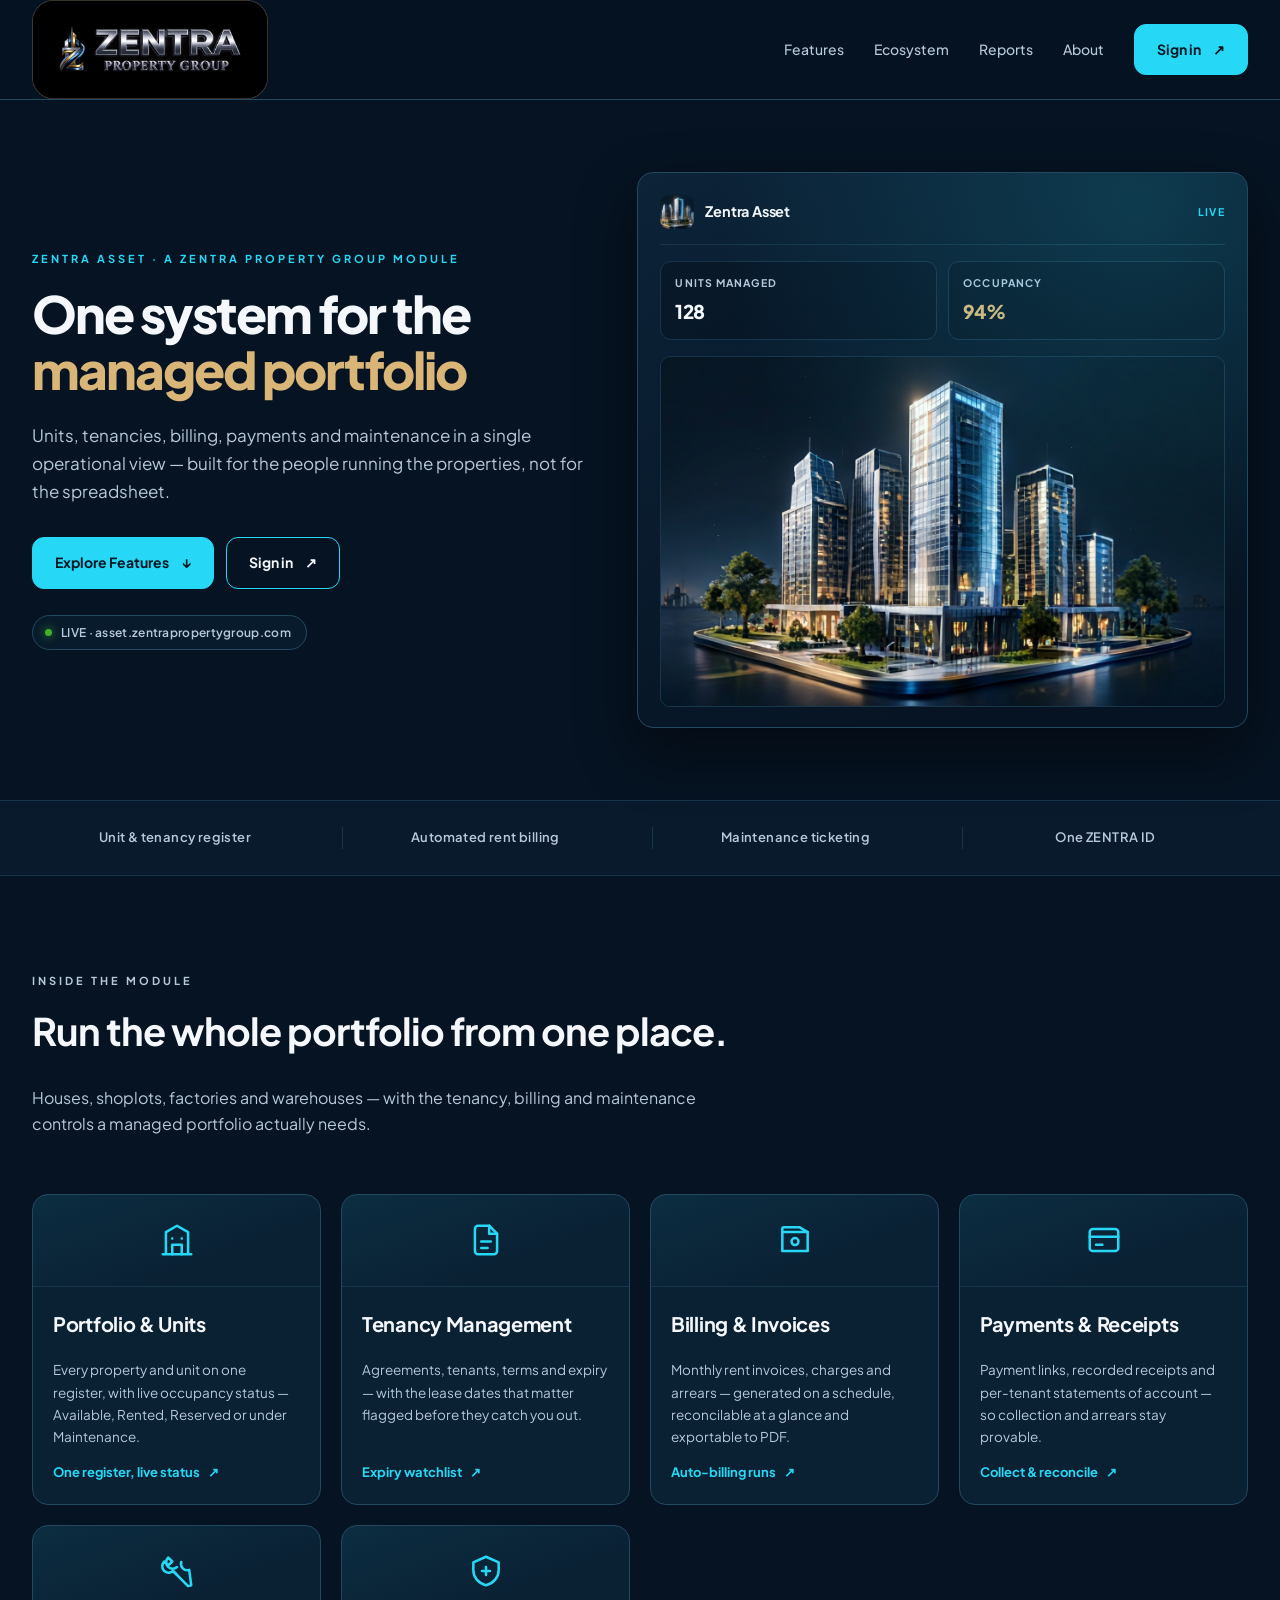
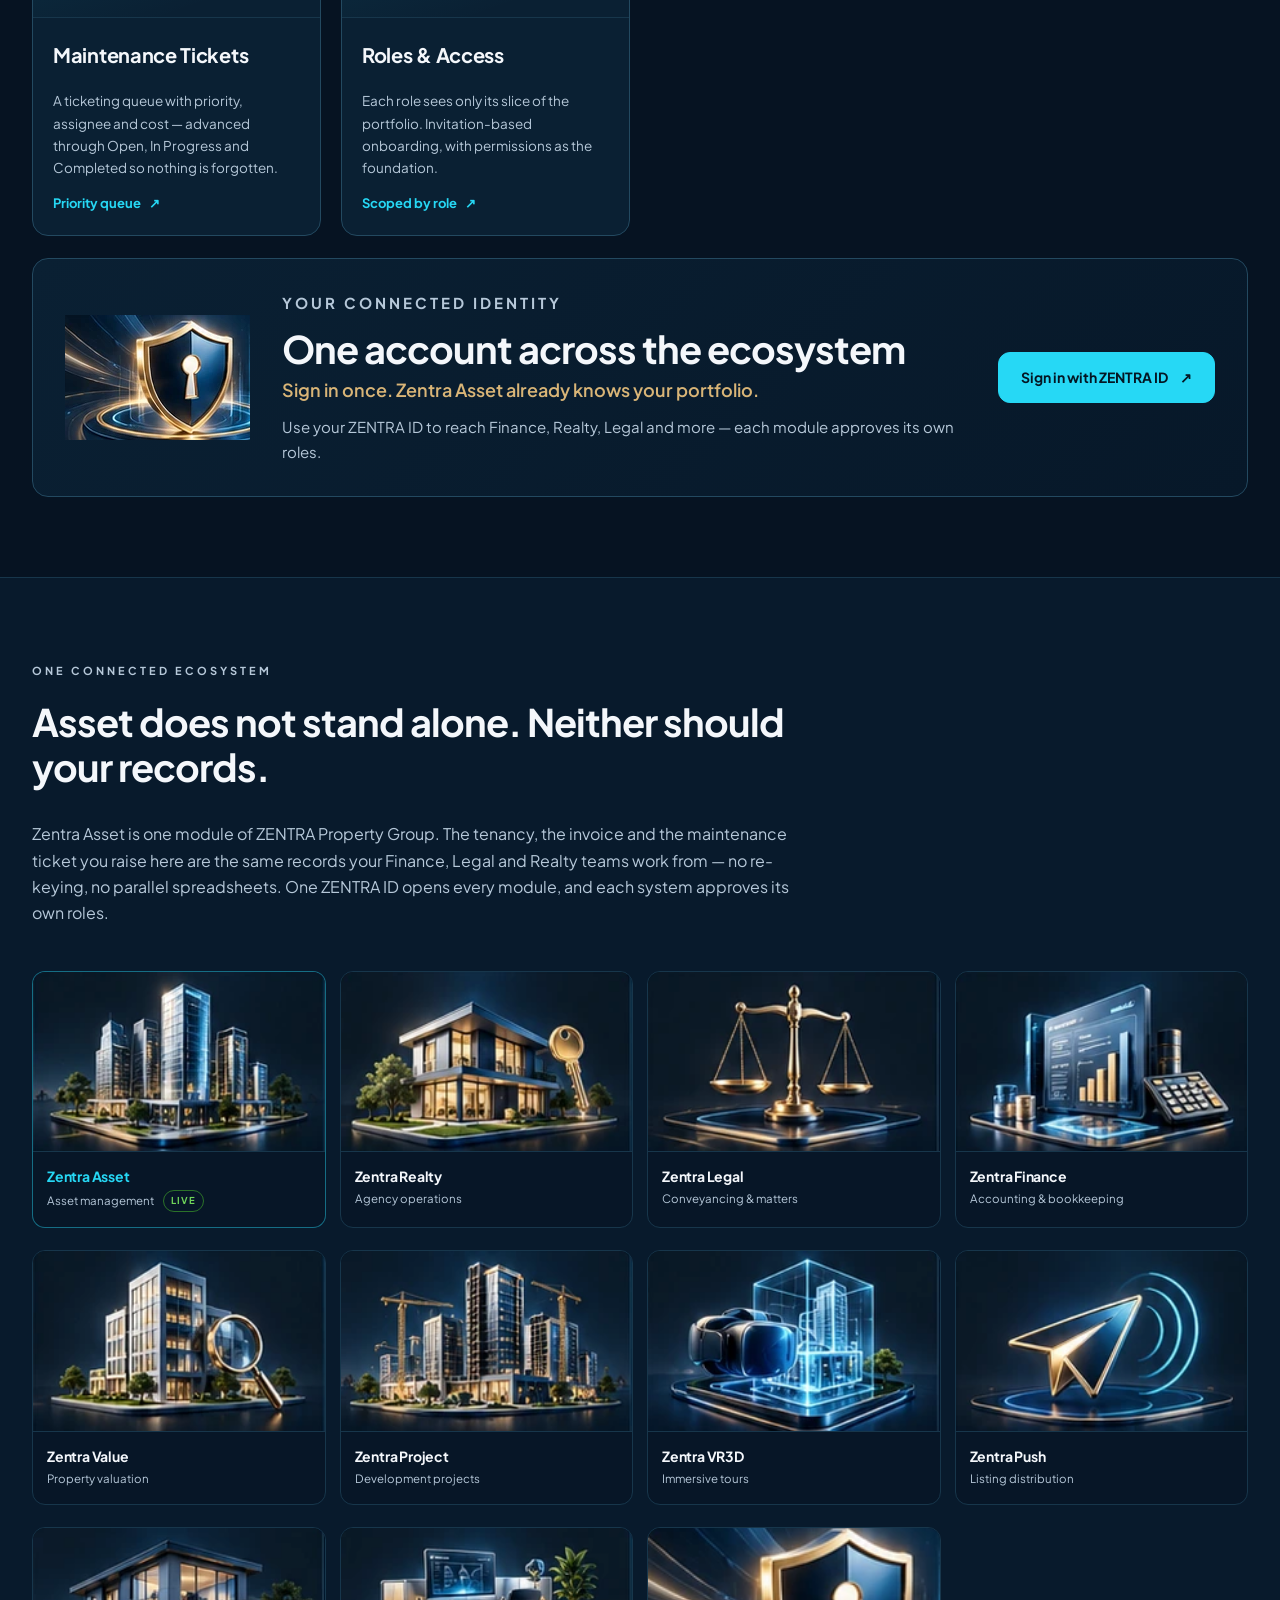
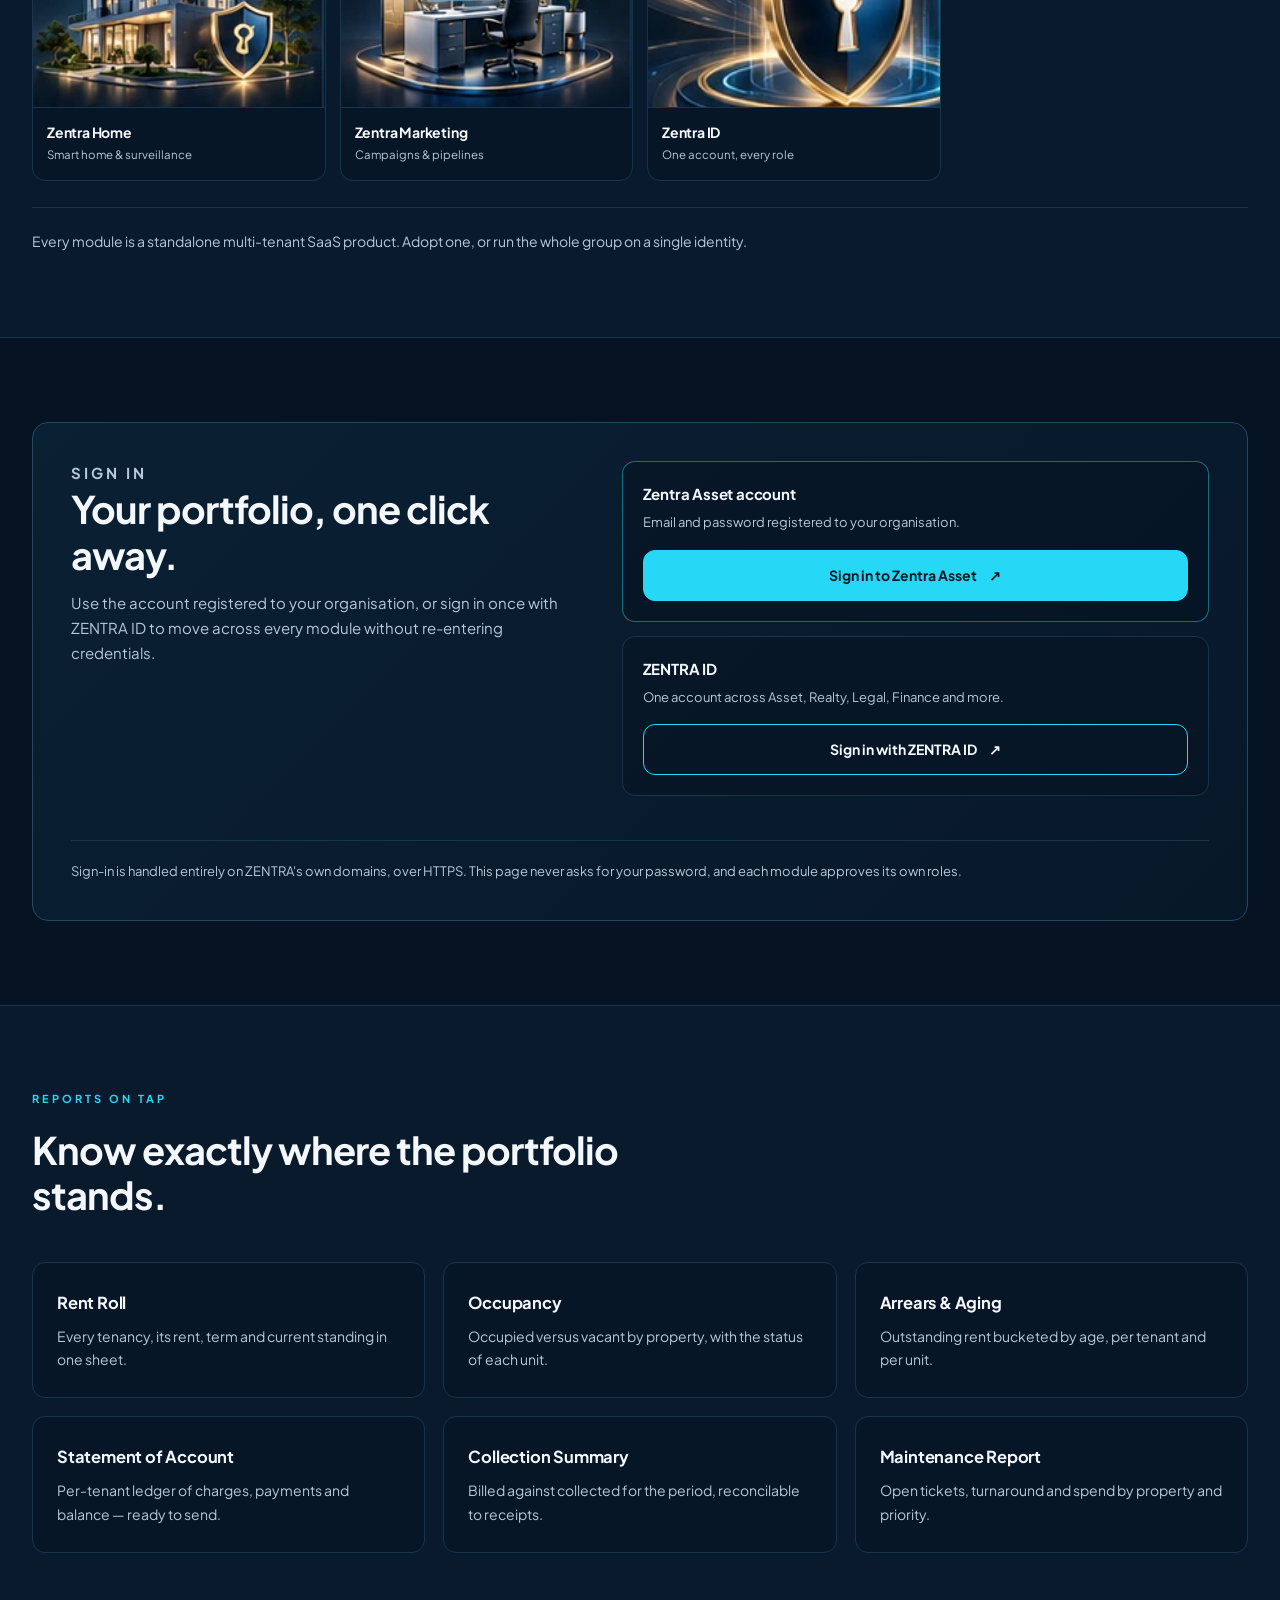
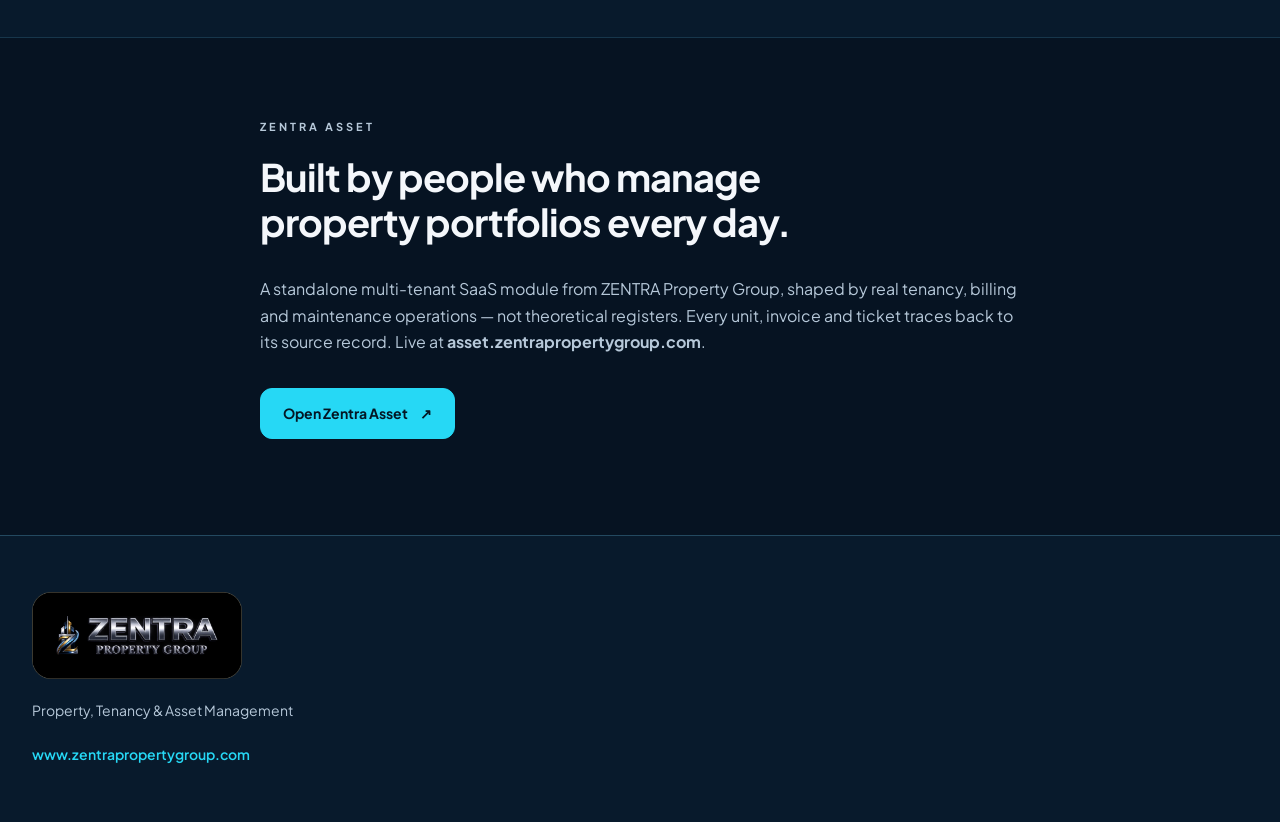
==== asset/index.html @ e8b571dc "Add Zentra Asset landing at /asset/; link Asset card to it - Production landing for the Zentra Asset" ====
<!doctype html>
<html lang="en">
<head>
<meta charset="utf-8">
<meta name="viewport" content="width=device-width,initial-scale=1">
<meta name="theme-color" content="#061322">
<title>ZENTRA Asset — Property, Tenancy &amp; Asset Management</title>
<meta name="description" content="ZENTRA Asset: one operational system for the managed portfolio — units, tenancies, billing, payments, maintenance and reports, with roles scoped per user and one account across the ZENTRA ecosystem.">
<link rel="icon" href="assets/brand/favicon-32.png" sizes="32x32">
<link rel="apple-touch-icon" href="assets/brand/logo-mark-plate.png">
<link rel="stylesheet" href="assets/base.css">
<link rel="stylesheet" href="assets/asset.css">
<script defer src="assets/theme-boot.js"></script>
<script defer src="assets/nav.js"></script>
</head>
<body>

<a class="skip" href="#main">Skip to content</a>

<header class="site-header">
  <div class="nav wrap">
    <a class="brand" href="#top" aria-label="ZENTRA Property Group — home">
      <img src="assets/brand/logo-horizontal-plate.png" width="1448" height="605" alt="ZENTRA Property Group">
    </a>
    <button class="menu-toggle" aria-expanded="false" aria-controls="navigation">Menu</button>
    <nav id="navigation" aria-label="Main">
      <a href="#features">Features</a>
      <a href="#ecosystem">Ecosystem</a>
      <a href="#reports">Reports</a>
      <a href="#about">About</a>
      <a class="button login" href="https://asset.zentrapropertygroup.com/login" target="_blank" rel="noopener">Sign in <span aria-hidden="true">&#8599;</span></a>
    </nav>
  </div>
</header>

<main id="main">

  <!-- ─── Hero ─── -->
  <section class="hero wrap" id="top">
    <div class="hero-copy">
      <p class="eyebrow">Zentra Asset &middot; A ZENTRA Property Group module</p>
      <h1>One system for the <span>managed portfolio</span></h1>
      <p class="lead">Units, tenancies, billing, payments and maintenance in a single operational view — built for the people running the properties, not for the spreadsheet.</p>
      <div class="actions">
        <a class="button" href="#features">Explore Features <span aria-hidden="true">&#8595;</span></a>
        <a class="button outline" href="https://asset.zentrapropertygroup.com/login" target="_blank" rel="noopener">Sign in <span aria-hidden="true">&#8599;</span></a>
      </div>
      <div class="live-pill"><span class="dot"></span> LIVE &middot; asset.zentrapropertygroup.com</div>
    </div>
    <div class="hero-art">
      <div class="fin-console">
        <div class="fc-head">
          <img src="assets/modules/asset.webp" width="226" height="140" alt="">
          <b>Zentra Asset</b>
          <span>Live</span>
        </div>
        <div class="fc-kpis">
          <div class="fc-kpi"><i>Units managed</i><b>128</b></div>
          <div class="fc-kpi"><i>Occupancy</i><b class="gold">94%</b></div>
        </div>
        <figure class="fc-figure">
          <img src="assets/modules/asset-hero.png" width="1312" height="816"
               loading="eager" decoding="async"
               alt="Illustration of a managed commercial property portfolio at night">
        </figure>
      </div>
    </div>
  </section>

  <!-- ─── Benefits strip ─── -->
  <div class="benefits">
    <ul class="wrap">
      <li>Unit &amp; tenancy register</li>
      <li>Automated rent billing</li>
      <li>Maintenance ticketing</li>
      <li>One ZENTRA ID</li>
    </ul>
  </div>

  <!-- ─── Features ─── -->
  <section id="features" class="solutions wrap">
    <div class="section-heading">
      <p class="eyebrow">Inside the module</p>
      <h2>Run the whole portfolio from one place.</h2>
      <p class="section-sub">Houses, shoplots, factories and warehouses — with the tenancy, billing and maintenance controls a managed portfolio actually needs.</p>
    </div>

    <div class="product-grid">

      <article class="product">
        <div class="card-icon" aria-hidden="true">
          <svg viewBox="0 0 24 24" fill="none" stroke="currentColor" stroke-width="1.6" stroke-linecap="round" stroke-linejoin="round"><path d="M3 21h18M5 21V7l7-4 7 4v14"/><path d="M9 21v-6h6v6M9 11h.01M15 11h.01"/></svg>
        </div>
        <div class="card-body">
          <h3>Portfolio &amp; Units</h3>
          <p class="card-desc">Every property and unit on one register, with live occupancy status — Available, Rented, Reserved or under Maintenance.</p>
          <span class="text-button">One register, live status <span aria-hidden="true">&#8599;</span></span>
        </div>
      </article>

      <article class="product">
        <div class="card-icon" aria-hidden="true">
          <svg viewBox="0 0 24 24" fill="none" stroke="currentColor" stroke-width="1.6" stroke-linecap="round" stroke-linejoin="round"><path d="M14 3H7a2 2 0 0 0-2 2v14a2 2 0 0 0 2 2h10a2 2 0 0 0 2-2V8Z"/><path d="M14 3v5h5M9 13h6M9 17h4"/></svg>
        </div>
        <div class="card-body">
          <h3>Tenancy Management</h3>
          <p class="card-desc">Agreements, tenants, terms and expiry — with the lease dates that matter flagged before they catch you out.</p>
          <span class="text-button">Expiry watchlist <span aria-hidden="true">&#8599;</span></span>
        </div>
      </article>

      <article class="product">
        <div class="card-icon" aria-hidden="true">
          <svg viewBox="0 0 24 24" fill="none" stroke="currentColor" stroke-width="1.6" stroke-linecap="round" stroke-linejoin="round"><path d="M4 7h16v12H4z"/><path d="M4 7V5a1 1 0 0 1 1-1h10l5 3"/><circle cx="12" cy="13" r="2.2"/></svg>
        </div>
        <div class="card-body">
          <h3>Billing &amp; Invoices</h3>
          <p class="card-desc">Monthly rent invoices, charges and arrears — generated on a schedule, reconcilable at a glance and exportable to PDF.</p>
          <span class="text-button">Auto-billing runs <span aria-hidden="true">&#8599;</span></span>
        </div>
      </article>

      <article class="product">
        <div class="card-icon" aria-hidden="true">
          <svg viewBox="0 0 24 24" fill="none" stroke="currentColor" stroke-width="1.6" stroke-linecap="round" stroke-linejoin="round"><rect x="3" y="5" width="18" height="14" rx="2"/><path d="M3 10h18M7 15h4"/></svg>
        </div>
        <div class="card-body">
          <h3>Payments &amp; Receipts</h3>
          <p class="card-desc">Payment links, recorded receipts and per-tenant statements of account — so collection and arrears stay provable.</p>
          <span class="text-button">Collect &amp; reconcile <span aria-hidden="true">&#8599;</span></span>
        </div>
      </article>

      <article class="product">
        <div class="card-icon" aria-hidden="true">
          <svg viewBox="0 0 24 24" fill="none" stroke="currentColor" stroke-width="1.6" stroke-linecap="round" stroke-linejoin="round"><path d="M14.7 6.3a4 4 0 0 0 5 5L21 21l-2 .5L9.5 12A4 4 0 0 1 4 6l2.5 2.5L9 6 6.5 3.5A4 4 0 0 0 12 9.5"/><path d="m9.5 12 2 2"/></svg>
        </div>
        <div class="card-body">
          <h3>Maintenance Tickets</h3>
          <p class="card-desc">A ticketing queue with priority, assignee and cost — advanced through Open, In Progress and Completed so nothing is forgotten.</p>
          <span class="text-button">Priority queue <span aria-hidden="true">&#8599;</span></span>
        </div>
      </article>

      <article class="product">
        <div class="card-icon" aria-hidden="true">
          <svg viewBox="0 0 24 24" fill="none" stroke="currentColor" stroke-width="1.6" stroke-linecap="round" stroke-linejoin="round"><path d="M12 3 4 6.5v5c0 4.4 3.2 8.2 8 9.5 4.8-1.3 8-5.1 8-9.5v-5L12 3Z"/><path d="M9.5 12h5M12 9.5v5"/></svg>
        </div>
        <div class="card-body">
          <h3>Roles &amp; Access</h3>
          <p class="card-desc">Each role sees only its slice of the portfolio. Invitation-based onboarding, with permissions as the foundation.</p>
          <span class="text-button">Scoped by role <span aria-hidden="true">&#8599;</span></span>
        </div>
      </article>

    </div>

    <!-- ─── ZENTRA ID panel ─── -->
    <article class="identity" id="oneid">
      <img src="assets/modules/id.webp" width="185" height="125" loading="lazy" alt="">
      <div class="identity-copy">
        <p class="eyebrow">Your connected identity</p>
        <h2>One account across the ecosystem</h2>
        <h3>Sign in once. Zentra Asset already knows your portfolio.</h3>
        <p>Use your ZENTRA ID to reach Finance, Realty, Legal and more — each module approves its own roles.</p>
      </div>
      <a class="button login" href="https://id.zentrapropertygroup.com/" target="_blank" rel="noopener">Sign in with ZENTRA ID <span aria-hidden="true">&#8599;</span></a>
    </article>
  </section>

  <!-- ─── Ecosystem ─── -->
  <section id="ecosystem" class="ecosystem">
    <div class="wrap">
      <div class="section-heading">
        <p class="eyebrow">One connected ecosystem</p>
        <h2>Asset does not stand alone. Neither should your records.</h2>
        <p class="section-sub">Zentra Asset is one module of ZENTRA Property Group. The tenancy, the invoice and the maintenance ticket you raise here are the same records your Finance, Legal and Realty teams work from — no re-keying, no parallel spreadsheets. One ZENTRA ID opens every module, and each system approves its own roles.</p>
      </div>

      <div class="eco-grid">
        <a class="eco is-current" href="https://asset.zentrapropertygroup.com/" target="_blank" rel="noopener"><img src="assets/modules/asset.webp" width="226" height="140" loading="lazy" alt=""><b>Zentra Asset</b><i>Asset management <span class="eco-live">Live</span></i></a>
        <a class="eco" href="https://realty.zentrapropertygroup.com/" target="_blank" rel="noopener"><img src="assets/modules/realty.webp" width="226" height="140" loading="lazy" alt=""><b>Zentra Realty</b><i>Agency operations</i></a>
        <a class="eco" href="https://legal.zentrapropertygroup.com/" target="_blank" rel="noopener"><img src="assets/modules/legal.webp" width="226" height="140" loading="lazy" alt=""><b>Zentra Legal</b><i>Conveyancing &amp; matters</i></a>
        <a class="eco" href="https://www.zentrapropertygroup.com/finance/" target="_blank" rel="noopener"><img src="assets/modules/finance.webp" width="226" height="140" loading="lazy" alt=""><b>Zentra Finance</b><i>Accounting &amp; bookkeeping</i></a>
        <a class="eco" href="https://value.zentrapropertygroup.com/" target="_blank" rel="noopener"><img src="assets/modules/value.webp" width="226" height="140" loading="lazy" alt=""><b>Zentra Value</b><i>Property valuation</i></a>
        <a class="eco" href="https://project.zentrapropertygroup.com/" target="_blank" rel="noopener"><img src="assets/modules/project.webp" width="226" height="140" loading="lazy" alt=""><b>Zentra Project</b><i>Development projects</i></a>
        <a class="eco" href="https://vr3d.zentrapropertygroup.com/" target="_blank" rel="noopener"><img src="assets/modules/vr3d.webp" width="226" height="140" loading="lazy" alt=""><b>Zentra VR3D</b><i>Immersive tours</i></a>
        <a class="eco" href="https://push.zentrapropertygroup.com/" target="_blank" rel="noopener"><img src="assets/modules/push.webp" width="226" height="140" loading="lazy" alt=""><b>Zentra Push</b><i>Listing distribution</i></a>
        <a class="eco" href="https://home.zentrapropertygroup.com/" target="_blank" rel="noopener"><img src="assets/modules/home.webp" width="226" height="140" loading="lazy" alt=""><b>Zentra Home</b><i>Smart home &amp; surveillance</i></a>
        <a class="eco" href="https://marketing.zentrapropertygroup.com/" target="_blank" rel="noopener"><img src="assets/modules/space.webp" width="226" height="140" loading="lazy" alt=""><b>Zentra Marketing</b><i>Campaigns &amp; pipelines</i></a>
        <a class="eco" href="https://id.zentrapropertygroup.com/" target="_blank" rel="noopener"><img src="assets/modules/id.webp" width="226" height="140" loading="lazy" alt=""><b>Zentra ID</b><i>One account, every role</i></a>
      </div>

      <p class="eco-note">Every module is a standalone multi-tenant SaaS product. Adopt one, or run the whole group on a single identity.</p>
    </div>
  </section>

  <!-- ─── Sign in ─── -->
  <section id="signin" class="signin">
    <div class="wrap">
      <div class="signin-panel">
        <div class="signin-copy">
          <p class="eyebrow">Sign in</p>
          <h2>Your portfolio, one click away.</h2>
          <p>Use the account registered to your organisation, or sign in once with ZENTRA ID to move across every module without re-entering credentials.</p>
        </div>
        <div class="signin-options">
          <div class="signin-option is-primary">
            <b>Zentra Asset account</b>
            <i>Email and password registered to your organisation.</i>
            <a class="button" href="https://asset.zentrapropertygroup.com/login" target="_blank" rel="noopener">Sign in to Zentra Asset <span aria-hidden="true">&#8599;</span></a>
          </div>
          <div class="signin-option">
            <b>ZENTRA ID</b>
            <i>One account across Asset, Realty, Legal, Finance and more.</i>
            <a class="button outline" href="https://id.zentrapropertygroup.com/" target="_blank" rel="noopener">Sign in with ZENTRA ID <span aria-hidden="true">&#8599;</span></a>
          </div>
        </div>
        <p class="signin-note">Sign-in is handled entirely on ZENTRA's own domains, over HTTPS. This page never asks for your password, and each module approves its own roles.</p>
      </div>
    </div>
  </section>

  <!-- ─── Reports ─── -->
  <section id="reports" class="reports">
    <div class="wrap">
      <p class="eyebrow">Reports on tap</p>
      <h2>Know exactly where the portfolio stands.</h2>
      <div class="report-grid">
        <div class="report"><h4>Rent Roll</h4><p>Every tenancy, its rent, term and current standing in one sheet.</p></div>
        <div class="report"><h4>Occupancy</h4><p>Occupied versus vacant by property, with the status of each unit.</p></div>
        <div class="report"><h4>Arrears &amp; Aging</h4><p>Outstanding rent bucketed by age, per tenant and per unit.</p></div>
        <div class="report"><h4>Statement of Account</h4><p>Per-tenant ledger of charges, payments and balance — ready to send.</p></div>
        <div class="report"><h4>Collection Summary</h4><p>Billed against collected for the period, reconcilable to receipts.</p></div>
        <div class="report"><h4>Maintenance Report</h4><p>Open tickets, turnaround and spend by property and priority.</p></div>
      </div>
    </div>
  </section>

  <!-- ─── About ─── -->
  <section class="about wrap" id="about">
    <p class="eyebrow">Zentra Asset</p>
    <h2>Built by people who manage<br>property portfolios every day.</h2>
    <p>A standalone multi-tenant SaaS module from ZENTRA Property Group, shaped by real tenancy, billing and maintenance operations — not theoretical registers. Every unit, invoice and ticket traces back to its source record. Live at <b>asset.zentrapropertygroup.com</b>.</p>
    <a class="button" href="https://asset.zentrapropertygroup.com/" target="_blank" rel="noopener">Open Zentra Asset <span aria-hidden="true">&#8599;</span></a>
  </section>

</main>

<footer class="site-footer">
  <div class="wrap footer-inner">
    <a class="brand" href="#top" aria-label="ZENTRA Property Group — back to top">
      <img src="assets/brand/logo-horizontal-plate.png" width="1448" height="605" alt="ZENTRA Property Group">
    </a>
    <p class="footer-tag">Property, Tenancy &amp; Asset Management</p>
    <a class="footer-site" href="https://www.zentrapropertygroup.com/">www.zentrapropertygroup.com</a>
  </div>
</footer>

</body>
</html>
---- asset/assets/base.css ----
/* ZENTRA Property Group — corporate landing
   Palette per design package: navy #061322 · cyan #26d8f5 · gold #d9b577 */

@font-face {
  font-family: "Plus Jakarta Sans";
  src: url("PlusJakartaSans-var.woff2") format("woff2-variations");
  font-weight: 200 800;
  font-style: normal;
  font-display: swap;
}

:root {
  color-scheme: dark;
  --bg: #061322;
  --bg-soft: #081a2c;
  --panel: #0a2033;
  --cyan: #26d8f5;
  --gold: #d9b577;
  --text: #f4f7fb;
  --muted: #b6c8d9;
  --border: #234960;
  --border-soft: #17364b;
  --radius: 16px;
  --wrap: 1240px;
  --font: "Plus Jakarta Sans", -apple-system, BlinkMacSystemFont, "Segoe UI", Roboto, Arial, sans-serif;
}

* { box-sizing: border-box; }

html { scroll-behavior: smooth; scroll-padding-top: 24px; }

body {
  margin: 0;
  background: var(--bg);
  color: var(--text);
  font: 16px/1.65 var(--font);
  -webkit-font-smoothing: antialiased;
}

img { display: block; max-width: 100%; height: auto; }
a { color: inherit; text-decoration: none; }
button { font: inherit; cursor: pointer; }

a:focus-visible,
button:focus-visible {
  outline: 3px solid var(--gold);
  outline-offset: 4px;
  border-radius: 4px;
}

.wrap { width: min(var(--wrap), calc(100% - 64px)); margin-inline: auto; }

.sr-only {
  position: absolute; width: 1px; height: 1px;
  padding: 0; margin: -1px; overflow: hidden;
  clip: rect(0 0 0 0); white-space: nowrap; border: 0;
}

.skip {
  position: absolute; left: -9999px; top: 0; z-index: 100;
  background: var(--cyan); color: #041724; padding: 12px 18px;
  font-weight: 700; border-radius: 0 0 8px 0;
}
.skip:focus { left: 0; }

/* ─── Header ─── */
.site-header {
  border-bottom: 1px solid var(--border);
  background: rgba(6, 19, 34, 0.92);
  backdrop-filter: blur(12px);
  position: sticky; top: 0; z-index: 40;
}
.nav {
  display: flex; align-items: center; justify-content: space-between;
  gap: 24px; min-height: 92px;
}
.brand { display: block; width: 236px; flex-shrink: 0; }
.brand img { width: 100%; }
nav { display: flex; align-items: center; gap: 30px; }
nav a { font-size: 14px; font-weight: 500; color: var(--muted); transition: color .2s; }
nav a:hover { color: var(--cyan); }
.menu-toggle { display: none; }

/* ─── Buttons ─── */
.button {
  display: inline-flex; align-items: center; justify-content: center; gap: 12px;
  min-height: 48px; padding: 13px 22px;
  border: 1px solid var(--cyan); border-radius: 12px;
  background: var(--cyan); color: #041724;
  font-size: 14px; font-weight: 700;
  transition: transform .2s, box-shadow .2s;
}
.button:hover { transform: translateY(-2px); box-shadow: 0 0 26px rgba(38, 216, 245, .28); }
.button.outline { background: transparent; color: var(--text); }

/* ─── Hero ─── */
.hero {
  display: grid; grid-template-columns: 1fr 1.05fr;
  align-items: center; gap: 24px;
  min-height: 540px; padding-block: 72px;
}
.eyebrow {
  margin: 0 0 18px; color: var(--cyan);
  font-size: 11px; font-weight: 700; letter-spacing: 3px; text-transform: uppercase;
}
h1, h2, h3 { margin-top: 0; }
h1 {
  margin-bottom: 24px; font-size: clamp(36px, 4vw, 58px);
  line-height: 1.09; letter-spacing: -2px; font-weight: 800;
}
h1 span { display: block; color: var(--gold); }
h2 { font-size: clamp(27px, 3vw, 38px); line-height: 1.2; letter-spacing: -1px; font-weight: 700; }
.lead { max-width: 570px; font-size: 17px; color: var(--muted); }
.actions { display: flex; flex-wrap: wrap; gap: 12px; margin-top: 32px; }
.hero-art { position: relative; }
.hero-art img { border-radius: var(--radius); }

/* ─── Benefits strip ─── */
.benefits { border-block: 1px solid var(--border-soft); background: var(--bg-soft); }
.benefits ul {
  display: grid; grid-template-columns: repeat(4, 1fr);
  gap: 24px; margin: 0; padding: 26px 0; list-style: none;
}
.benefits li {
  font-size: 13px; font-weight: 600; letter-spacing: .4px;
  text-align: center; color: var(--muted);
}
.benefits li + li { border-left: 1px solid var(--border-soft); }

/* ─── Solutions ─── */
.solutions { padding-block: 96px 80px; }
.section-heading { max-width: 720px; margin-bottom: 56px; }
.section-heading p { color: var(--muted); }
.product-grid {
  display: grid; grid-template-columns: repeat(4, minmax(0, 1fr));
  gap: 20px;
}
.product {
  display: flex; flex-direction: column;
  border: 1px solid var(--border); border-radius: var(--radius);
  background: var(--panel); overflow: hidden;
  transition: transform .2s, border-color .2s, box-shadow .2s;
}
.product:hover {
  transform: translateY(-4px);
  border-color: var(--cyan);
  box-shadow: 0 12px 32px rgba(0, 0, 0, .35);
}
.product img {
  width: 100%; aspect-ratio: 226 / 140; object-fit: cover;
  border-bottom: 1px solid var(--border-soft);
}
.product img.is-missing { display: none; }
.card-body { display: flex; flex-direction: column; flex: 1; padding: 20px; }
.product h3 { margin-bottom: 6px; font-size: 20px; letter-spacing: -.3px; }
.card-desc { margin-bottom: 18px; font-size: 13.5px; color: var(--muted); }
.badge-soon {
  display: inline-block; align-self: flex-start;
  margin-bottom: 12px; padding: 4px 10px;
  border: 1px solid var(--gold); border-radius: 999px;
  color: var(--gold); font-size: 10.5px; font-weight: 700;
  letter-spacing: 1.4px; text-transform: uppercase;
}
.product.is-coming-soon { opacity: .82; }
.product.is-coming-soon:hover { transform: none; border-color: var(--border); box-shadow: none; }
.text-button {
  margin-top: auto; padding: 0; border: 0; background: none;
  color: var(--cyan); font-size: 13px; font-weight: 700;
  display: inline-flex; align-items: center; gap: 8px; align-self: flex-start;
}
.text-button:hover { color: var(--gold); }

/* ─── ZENTRA ID panel ─── */
.identity {
  display: grid; grid-template-columns: 185px 1fr auto;
  align-items: center; gap: 32px;
  margin-top: 20px; padding: 32px;
  border: 1px solid var(--border); border-radius: var(--radius);
  background: linear-gradient(135deg, var(--panel) 0%, #071829 100%);
}
.identity img { width: 185px; }
.identity h2 { margin-bottom: 4px; }
.identity h3 { margin-bottom: 10px; font-size: 18px; color: var(--gold); font-weight: 600; }
.identity-copy p { margin: 0; color: var(--muted); font-size: 15px; }
.identity .eyebrow { margin-bottom: 10px; }

/* ─── About ─── */
.about { padding-block: 80px 96px; max-width: 760px; }
.about p { color: var(--muted); }
.about .button { margin-top: 16px; }

/* ─── Footer ─── */
.site-footer { border-top: 1px solid var(--border); background: var(--bg-soft); }
.footer-inner {
  display: flex; flex-direction: column; align-items: flex-start;
  gap: 20px; padding-block: 56px;
}
.footer-inner .brand { width: 210px; }
.footer-tag { margin: 0; font-size: 14px; color: var(--muted); }
.footer-site { font-size: 14px; font-weight: 600; color: var(--cyan); }

/* ─── Dialog ─── */
dialog {
  width: min(520px, calc(100% - 40px));
  padding: 32px; border: 1px solid var(--border); border-radius: var(--radius);
  background: var(--panel); color: var(--text);
}
dialog::backdrop { background: rgba(3, 10, 18, .72); }
dialog h2 { margin-bottom: 10px; }
dialog p { color: var(--muted); }
.dialog-status { font-size: 14px; }
.dialog-close {
  position: absolute; top: 14px; right: 16px;
  border: 0; background: none; color: var(--muted);
  font-size: 26px; line-height: 1;
}
.dialog-close:hover { color: var(--text); }
.dialog-done { margin-top: 12px; }

/* ─── Responsive ─── */
@media (max-width: 1000px) {
  nav { gap: 18px; }
  .product-grid { grid-template-columns: repeat(3, minmax(0, 1fr)); }
  .identity { grid-template-columns: 150px 1fr; }
  .identity .button { grid-column: 2; justify-self: start; }
}

@media (max-width: 760px) {
  .wrap { width: calc(100% - 36px); }
  .nav { min-height: 80px; flex-wrap: wrap; padding-block: 14px; }
  .brand { width: 200px; }
  .menu-toggle {
    display: block; padding: 9px 14px;
    border: 1px solid var(--border); border-radius: 8px;
    background: transparent; color: var(--text); font-size: 14px;
  }
  nav {
    width: 100%; display: none; flex-direction: column;
    align-items: stretch; gap: 4px; padding: 10px 0 16px;
  }
  nav.open { display: flex; }
  nav a, nav .button { padding: 12px 0; justify-content: flex-start; }
  .hero { grid-template-columns: 1fr; gap: 32px; padding-block: 44px 24px; min-height: 0; }
  .hero-art { order: -1; }
  .benefits ul { grid-template-columns: 1fr 1fr; gap: 18px; }
  .benefits li:nth-child(3) { border-left: 0; }
  .solutions { padding-block: 56px 48px; }
  .product-grid { grid-template-columns: repeat(2, minmax(0, 1fr)); gap: 14px; }
  .card-body { padding: 16px; }
  .product h3 { font-size: 18px; }
  .identity { grid-template-columns: 1fr; gap: 20px; padding: 24px; }
  .identity img { width: 130px; }
  .identity .button { grid-column: 1; justify-self: stretch; }
  .about { padding-block: 56px; }
}

@media (max-width: 380px) {
  h1 { font-size: 34px; letter-spacing: -1px; }
  .product-grid { grid-template-columns: 1fr; }
  .benefits li { font-size: 11.5px; }
  .actions > * { width: 100%; }
}

@media (prefers-reduced-motion: reduce) {
  html { scroll-behavior: auto; }
  *, *::before, *::after { transition: none !important; animation: none !important; }
}
---- asset/assets/asset.css ----
/* ZENTRA Asset — module landing page
   Extends the ZPG corporate design system (base.css) with the module palette:
   navy #061322 · cyan #26d8f5 · gold #d9b577 */

/* ─── Hero additions ─── */
.hero { min-height: 560px; }

.live-pill {
  display: inline-flex; align-items: center; gap: 9px;
  margin-top: 26px; padding: 7px 15px 7px 12px;
  border: 1px solid var(--border); border-radius: 999px;
  background: rgba(10, 32, 51, .6);
  color: var(--muted); font-size: 12px; font-weight: 600; letter-spacing: .3px;
}
.live-pill .dot {
  width: 7px; height: 7px; border-radius: 50%;
  background: #43b02a; box-shadow: 0 0 10px rgba(67, 176, 42, .9);
}

/* ─── Hero console (composed visual) ─── */
.hero-art { position: relative; }
.fin-console {
  position: relative; overflow: hidden;
  border: 1px solid var(--border); border-radius: var(--radius);
  background: linear-gradient(150deg, #0c2338 0%, #061322 82%);
  box-shadow: 0 24px 60px rgba(0, 0, 0, .45), var(--lift, 0 0 0 transparent);
  padding: 22px 22px 20px;
}
.fin-console::before {
  content: ''; position: absolute; inset: 0; pointer-events: none;
  background: radial-gradient(circle at 82% 6%, rgba(38, 216, 245, .16) 0%, transparent 58%);
}
.fc-head {
  display: flex; align-items: center; gap: 11px;
  padding-bottom: 15px; margin-bottom: 16px;
  border-bottom: 1px solid var(--border-soft);
}
.fc-head img { width: 34px; height: 34px; border-radius: 9px; object-fit: cover; }
.fc-head b { font-size: 14.5px; font-weight: 700; letter-spacing: -.2px; }
.fc-head span { margin-left: auto; font-size: 10.5px; font-weight: 700; letter-spacing: 1.3px; color: var(--cyan); text-transform: uppercase; }

.fc-kpis { display: grid; grid-template-columns: 1fr 1fr; gap: 11px; margin-bottom: 16px; }
.fc-kpi {
  padding: 12px 14px; border: 1px solid var(--border-soft); border-radius: 11px;
  background: rgba(6, 19, 34, .55);
}
.fc-kpi i { display: block; font-style: normal; font-size: 10.5px; font-weight: 700; letter-spacing: 1.1px; text-transform: uppercase; color: var(--muted); }
.fc-kpi b { display: block; margin-top: 5px; font-size: 19px; font-weight: 800; letter-spacing: -.6px; color: var(--text); }
.fc-kpi b.gold { color: var(--gold); }

.fc-figure { margin: 0; }
.fc-figure img {
  display: block; width: 100%; height: auto; aspect-ratio: 1312 / 816;
  border-radius: 10px; border: 1px solid var(--border-soft);
  background: #04101c;
}
/* ─── Feature cards ─── */
.card-icon {
  display: grid; place-items: center;
  height: 92px; color: var(--cyan);
  border-bottom: 1px solid var(--border-soft);
  background: linear-gradient(160deg, rgba(38, 216, 245, .07) 0%, transparent 72%);
}
.card-icon svg { width: 38px; height: 38px; }
.product:hover .card-icon { color: var(--gold); }
.product .card-desc { margin-bottom: 14px; }
.product .text-button { cursor: default; }

/* ─── Benefits strip alignment (base sets margin:0 which breaks .wrap centering) ─── */
.benefits ul { margin-inline: auto; }

/* ─── Reports band ─── */
.reports {
  border-block: 1px solid var(--border-soft);
  background: var(--bg-soft);
  padding-block: 84px;
}
.reports h2 { max-width: 640px; margin-bottom: 44px; }
.report-grid { display: grid; grid-template-columns: repeat(3, minmax(0, 1fr)); gap: 18px; }
.report {
  padding: 26px 24px; border: 1px solid var(--border-soft); border-radius: 13px;
  background: rgba(6, 19, 34, .5);
  transition: border-color .2s, transform .2s;
}
.report:hover { border-color: var(--cyan); transform: translateY(-3px); }
.report h4 { margin: 0 0 9px; font-size: 16.5px; font-weight: 700; letter-spacing: -.2px; }
.report p { margin: 0; font-size: 14px; color: var(--muted); }

/* ─── Identity panel (finance variant) ─── */
.identity { margin-top: 22px; }

/* ─── Sign in ─── */
.signin { padding-block: 84px; }
.signin-panel {
  display: grid; grid-template-columns: 1fr 1.15fr;
  gap: 40px; align-items: start;
  padding: 38px; border: 1px solid var(--border); border-radius: var(--radius);
  background: linear-gradient(135deg, var(--panel) 0%, #071829 100%);
}
.signin-copy h2 { margin-bottom: 14px; }
.signin-copy p { margin: 0; color: var(--muted); font-size: 15px; }
.signin-options { display: grid; gap: 14px; }
.signin-option {
  display: flex; flex-direction: column; align-items: flex-start;
  padding: 20px; border: 1px solid var(--border-soft); border-radius: 13px;
  background: rgba(6, 19, 34, .55);
}
.signin-option.is-primary { border-color: rgba(38, 216, 245, .45); }
.signin-option b { font-size: 15px; font-weight: 700; letter-spacing: -.2px; }
.signin-option i {
  margin: 5px 0 16px; font-style: normal;
  font-size: 13px; color: var(--muted);
}
.signin-option .button { width: 100%; }
.signin-note {
  grid-column: 1 / -1; margin: 4px 0 0; padding-top: 20px;
  border-top: 1px solid var(--border-soft);
  font-size: 13px; color: var(--muted);
}

/* ─── Ecosystem band ─── */
.ecosystem {
  border-block: 1px solid var(--border-soft);
  background: var(--bg-soft);
  padding-block: 84px;
}
.ecosystem .section-heading { max-width: 780px; margin-bottom: 44px; }
.eco-grid {
  display: grid; grid-template-columns: repeat(4, minmax(0, 1fr));
  gap: 14px; row-gap: 22px;
}
.eco {
  display: flex; flex-direction: column;
  border: 1px solid var(--border-soft); border-radius: 13px;
  background: rgba(6, 19, 34, .5);
  overflow: hidden;
  transition: transform .2s, border-color .2s;
}
.eco:hover { transform: translateY(-3px); border-color: var(--cyan); }
.eco img {
  width: 100%; aspect-ratio: 226 / 140; object-fit: cover;
  border-bottom: 1px solid var(--border-soft);
}
.eco b { padding: 13px 14px 2px; font-size: 14px; font-weight: 700; letter-spacing: -.2px; }
.eco i {
  padding: 0 14px 15px; font-style: normal;
  font-size: 11.5px; color: var(--muted);
}
.eco-note {
  margin: 26px 0 0; padding-top: 22px;
  border-top: 1px solid var(--border-soft);
  font-size: 14px; color: var(--muted);
}

/* ─── Current module marker (Finance on its own page) ─── */
.eco.is-current { border-color: rgba(38, 216, 245, .45); }
.eco.is-current b { color: var(--cyan); }
.eco-live {
  display: inline-block; margin-left: 7px; padding: 2px 7px;
  border: 1px solid rgba(67, 176, 42, .6); border-radius: 999px;
  color: #6fd45a; font-size: 9.5px; font-weight: 700;
  letter-spacing: 1.1px; text-transform: uppercase;
  vertical-align: 1px;
}

/* ─── Responsive ─── */
@media (max-width: 1000px) {
  .report-grid { grid-template-columns: repeat(2, minmax(0, 1fr)); }
  .eco-grid { grid-template-columns: repeat(3, minmax(0, 1fr)); }
  .signin-panel { grid-template-columns: 1fr; gap: 28px; }
}
@media (max-width: 760px) {
  .hero { min-height: 0; }
  .fin-console { padding: 18px 16px 16px; }
  .fc-kpi b { font-size: 17px; }
  .reports { padding-block: 56px; }
  .report-grid { grid-template-columns: 1fr; gap: 14px; }
  .report { padding: 20px; }
  .signin { padding-block: 56px; }
  .signin-panel { padding: 24px; }
  .signin-option { padding: 18px; }
  .ecosystem { padding-block: 56px; }
  .eco-grid { grid-template-columns: repeat(2, minmax(0, 1fr)); gap: 12px; row-gap: 16px; }
  .eco b { font-size: 13px; padding: 11px 12px 2px; }
  .eco i { font-size: 11px; padding: 0 12px 12px; }
}
@media (max-width: 380px) {
  .fc-kpis { grid-template-columns: 1fr; }
}
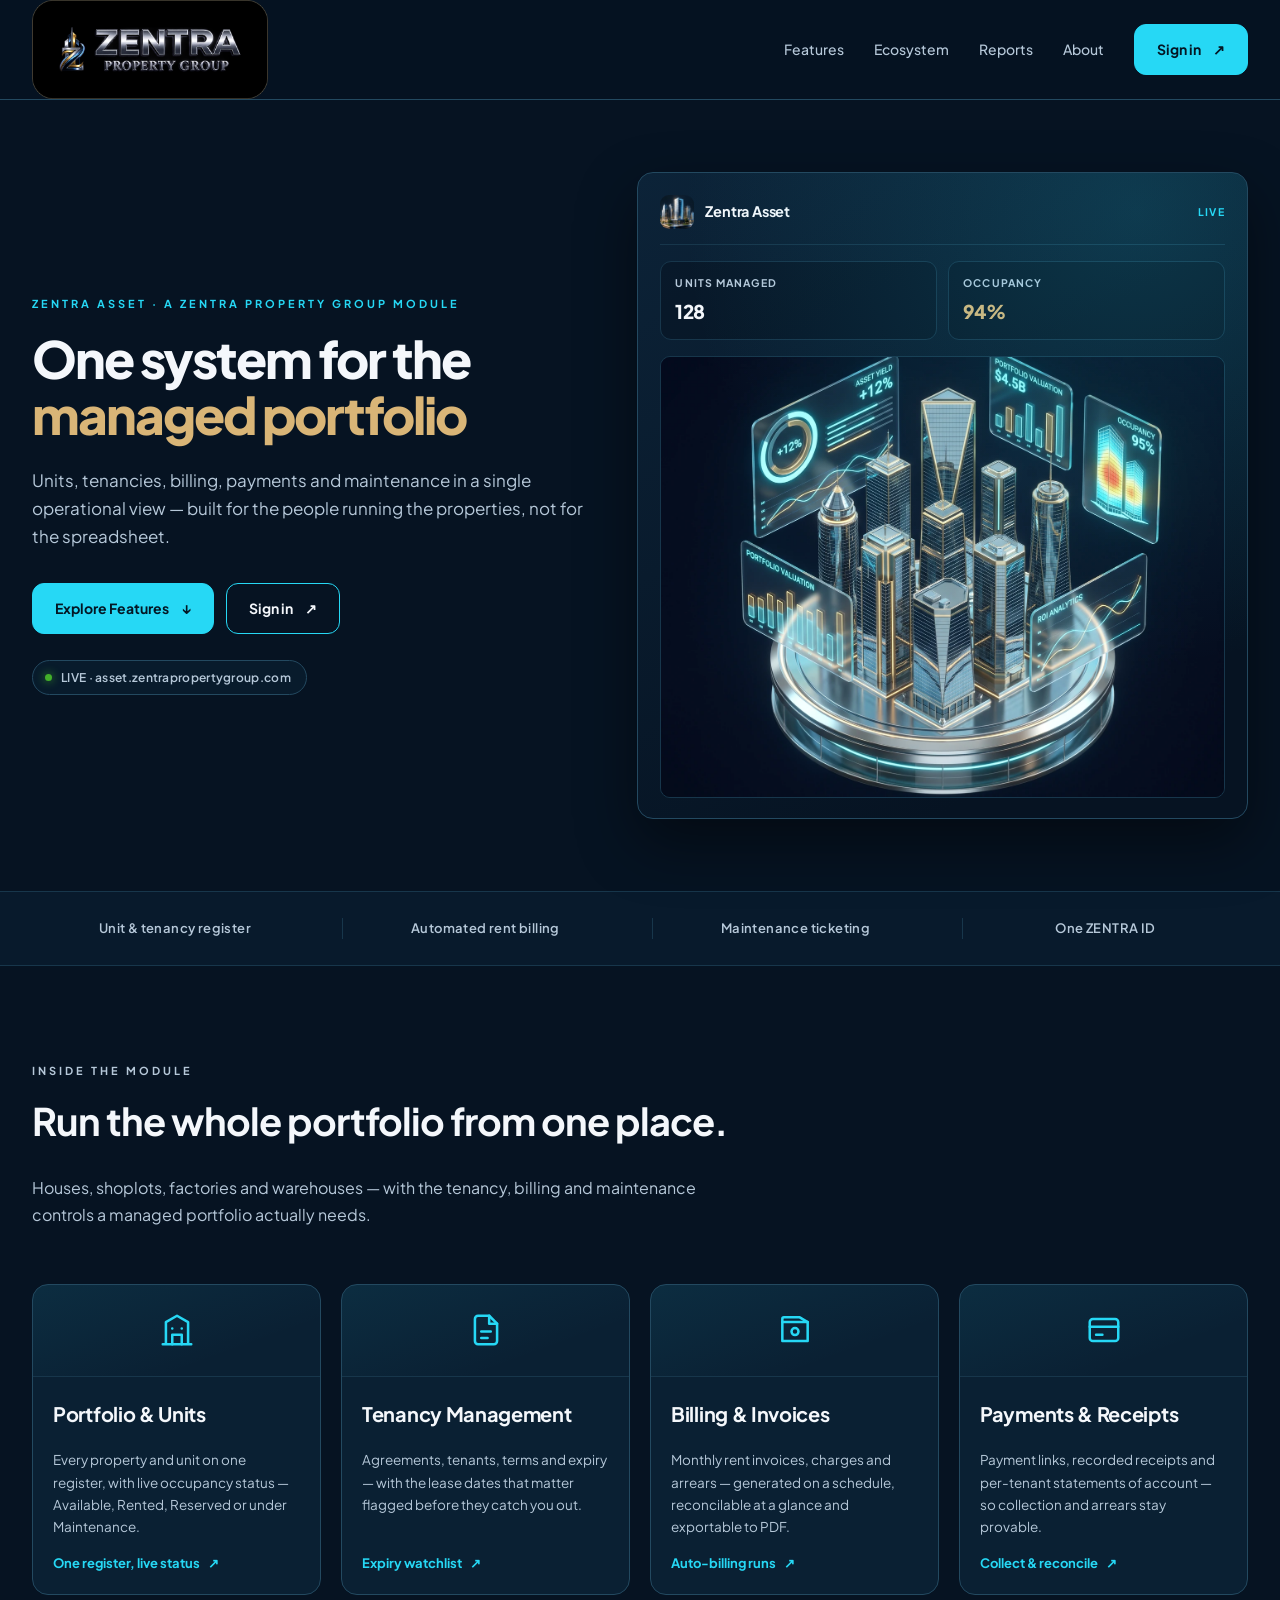
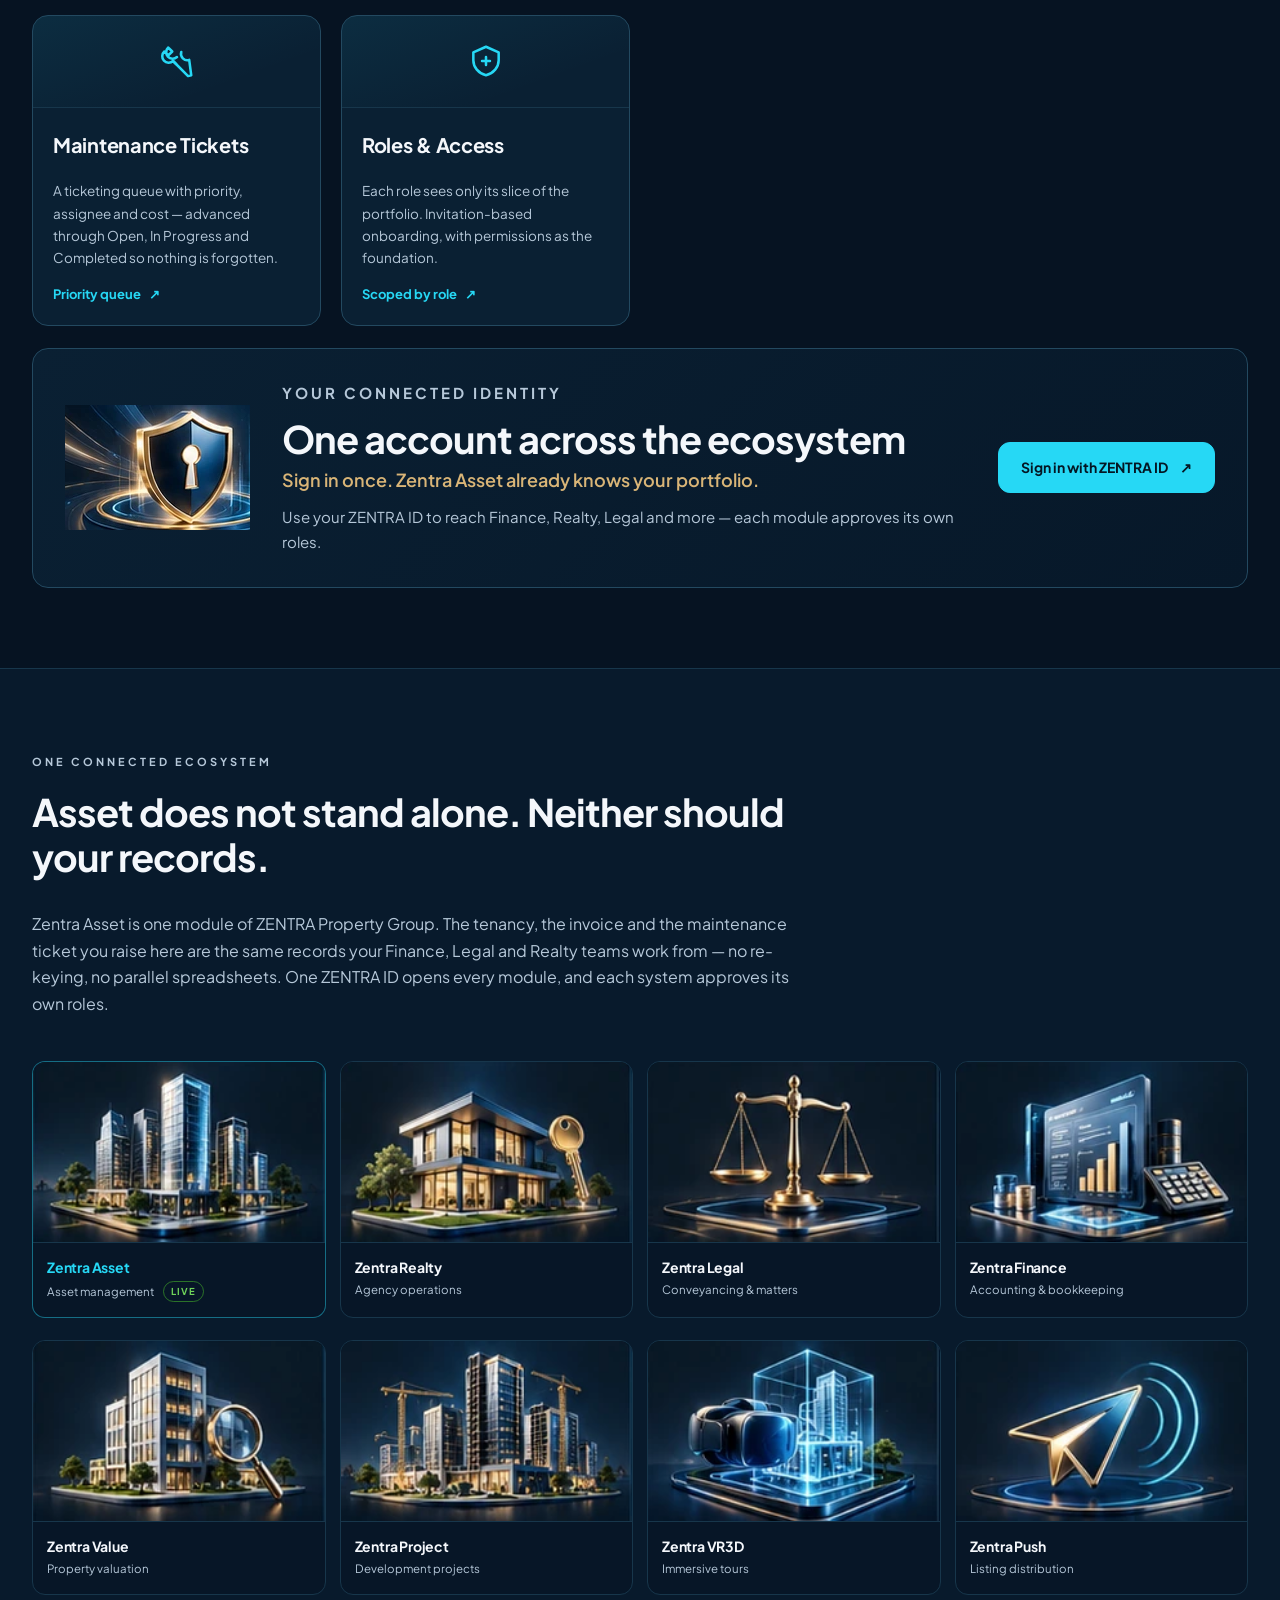
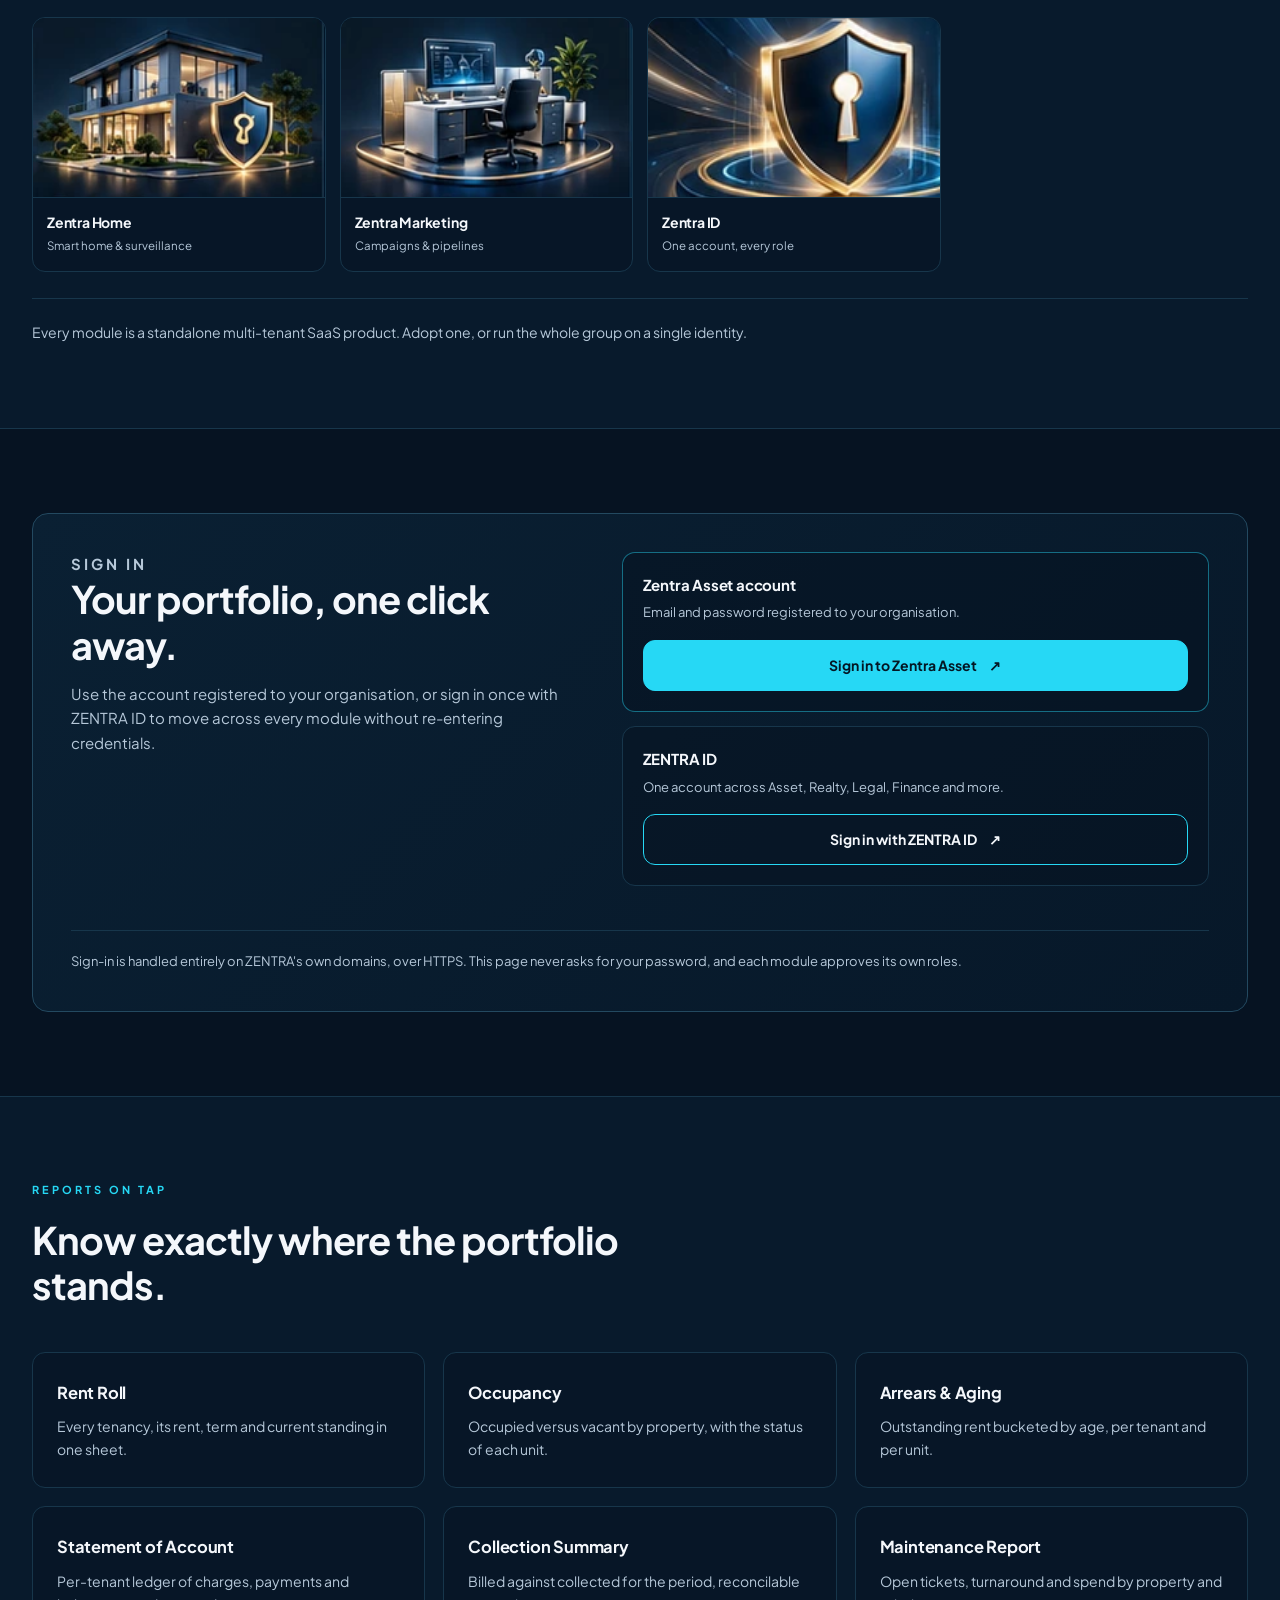
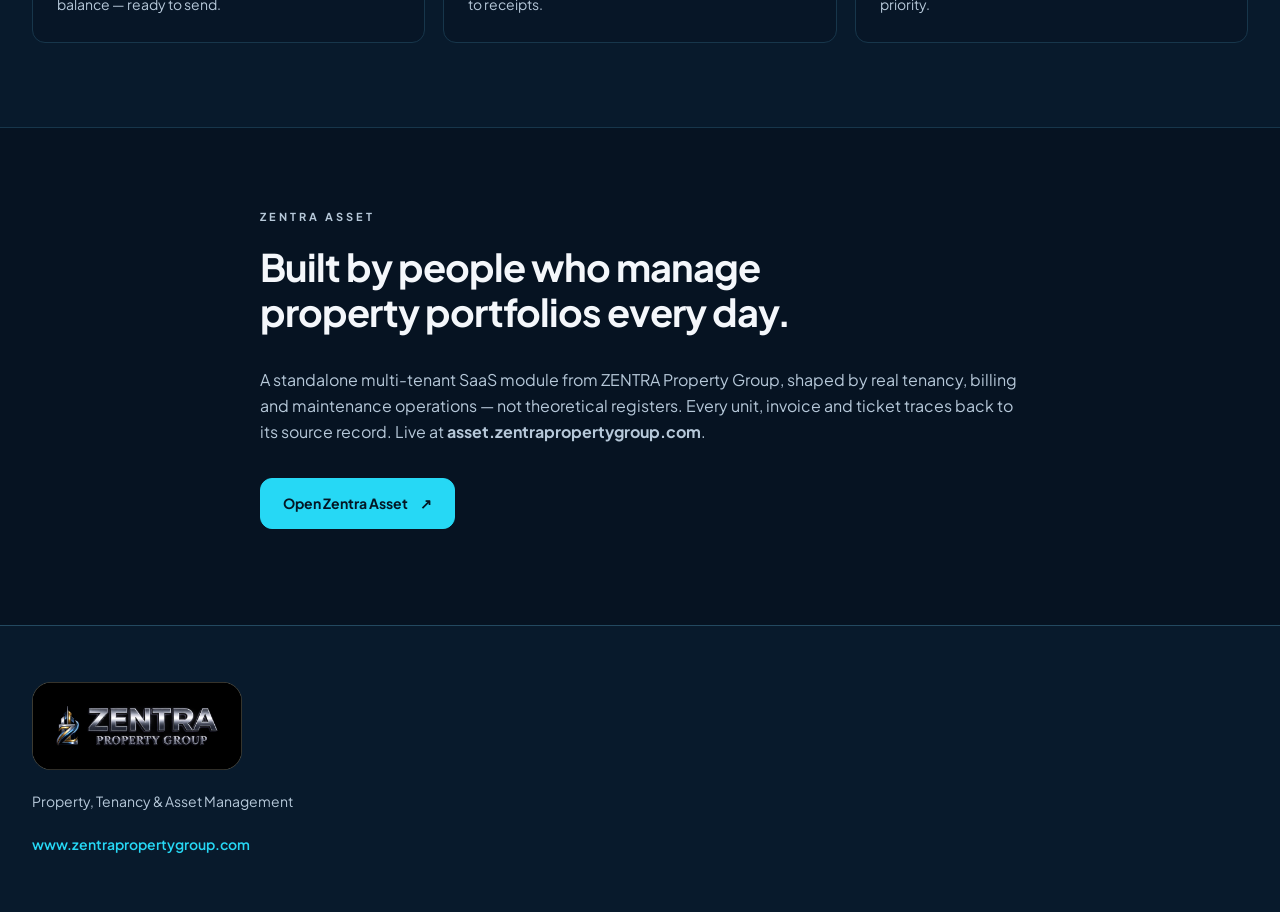
==== commit bd96de30: "Asset landing: replace hero artwork with isometric portfolio dashboard - New hero image: isometric 3" ====
--- a/asset/index.html
+++ b/asset/index.html
@@ -59,9 +59,9 @@
           <div class="fc-kpi"><i>Occupancy</i><b class="gold">94%</b></div>
         </div>
         <figure class="fc-figure">
-          <img src="assets/modules/asset-hero.png" width="1312" height="816"
+          <img src="assets/modules/asset-hero.webp" width="1360" height="1063"
                loading="eager" decoding="async"
-               alt="Illustration of a managed commercial property portfolio at night">
+               alt="Isometric 3D model of a managed property portfolio with asset yield, valuation, occupancy and ROI analytics panels">
         </figure>
       </div>
     </div>
--- a/asset/assets/asset.css
+++ b/asset/assets/asset.css
@@ -50,7 +50,7 @@
 
 .fc-figure { margin: 0; }
 .fc-figure img {
-  display: block; width: 100%; height: auto; aspect-ratio: 1312 / 816;
+  display: block; width: 100%; height: auto; aspect-ratio: 1360 / 1063;
   border-radius: 10px; border: 1px solid var(--border-soft);
   background: #04101c;
 }
